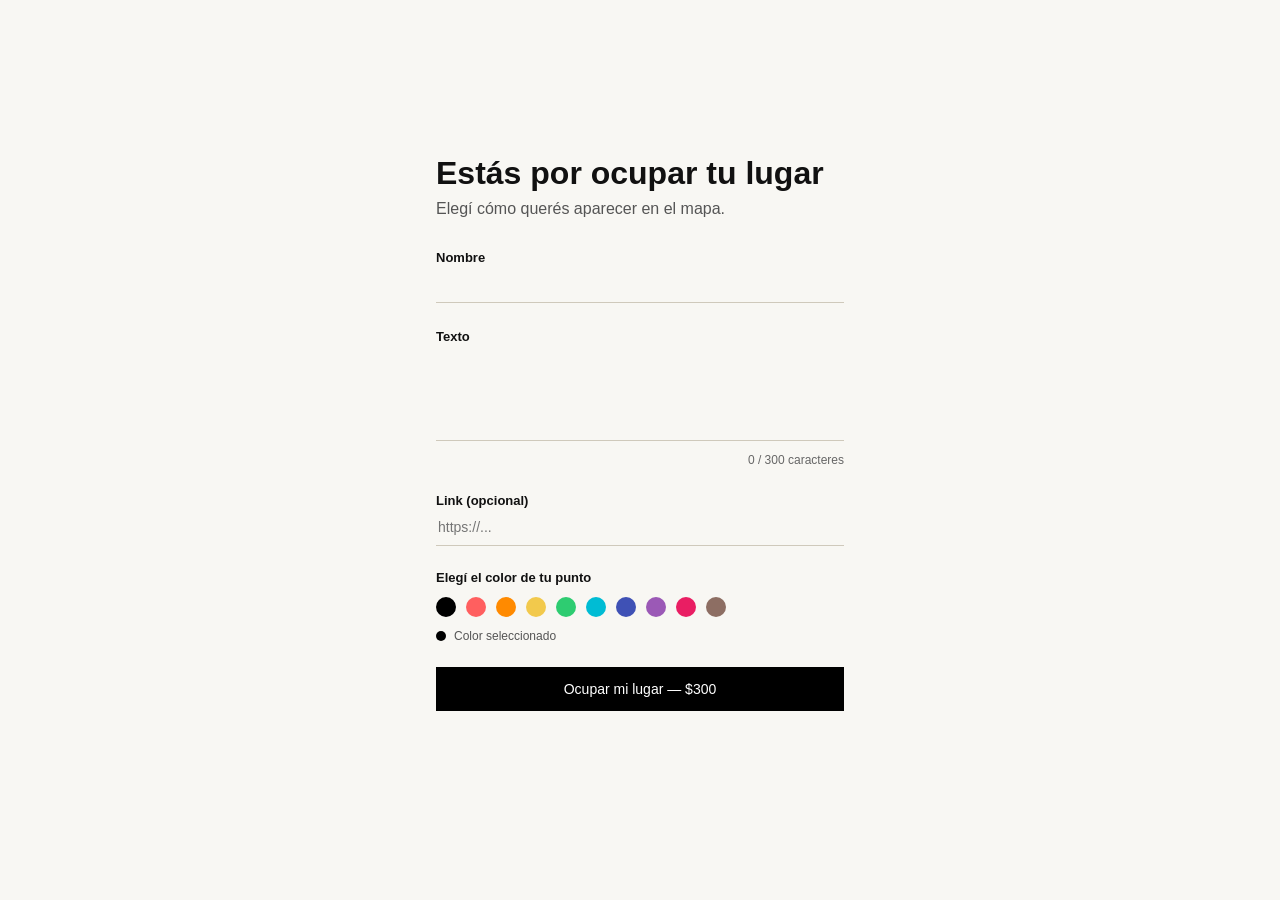
==== form.html @ 4bc85097 "ok" ====
<!DOCTYPE html>
<html lang="es">
<head>
  <meta charset="UTF-8">
  <meta name="viewport" content="width=device-width, initial-scale=1.0">
  <title>Completar datos | Un millón de argentinos</title>
  <style>
    body {
      margin: 0;
      min-height: 100vh;
      display: grid;
      place-items: center;
      background: #f8f7f3;
      font-family: Arial, sans-serif;
      color: #111;
    }

    .card {
      width: min(92vw, 460px);
      background: transparent;
      border: 0;
      padding: 34px 26px;
      box-sizing: border-box;
    }

    h1 {
      margin: 0 0 8px;
      font-size: 32px;
      line-height: 1.05;
      font-weight: 700;
    }

    p {
      margin: 0 0 28px;
      color: #555;
      font-size: 16px;
      line-height: 1.4;
    }

    form {
      display: grid;
      gap: 24px;
    }

    label {
      font-size: 13px;
      font-weight: 600;
    }

    input,
    textarea {
      width: 100%;
      border: 0;
      border-bottom: 1px solid #cfc9bb;
      background: transparent;
      padding: 10px 2px;
      box-sizing: border-box;
      font-size: 14px;
      font-family: inherit;
    }

    input:focus,
    textarea:focus {
      outline: none;
      border-bottom-color: #000;
    }

    textarea {
      min-height: 96px;
      resize: none;
      overflow: hidden;
      line-height: 1.35;
    }

    .contador {
      margin-top: 8px;
      font-size: 12px;
      color: #666;
      text-align: right;
    }

    .color-wrap {
      display: grid;
      gap: 12px;
    }

    .paleta {
      display: flex;
      flex-wrap: wrap;
      gap: 10px;
    }

    .swatch {
      width: 20px;
      height: 20px;
      border-radius: 50%;
      border: 1px solid transparent;
      cursor: pointer;
      padding: 0;
      background: transparent;
    }

    .swatch.selected {
      border: 2px solid #000;
    }

    .preview {
      display: flex;
      align-items: center;
      gap: 8px;
      font-size: 12px;
      color: #555;
    }

    .preview-dot {
      width: 10px;
      height: 10px;
      border-radius: 50%;
      background: #000;
    }

    button {
      border: 0;
      background: #000;
      color: #fff;
      padding: 14px;
      cursor: pointer;
      font-size: 14px;
      width: 100%;
      text-align: center;
    }

    .msg {
      margin-top: 14px;
      font-size: 13px;
      min-height: 18px;
    }

    .ok { color: #0b7f2c; }
    .error { color: #b40e0e; }
  </style>
</head>
<body>
  <main class="card">
    <h1>Estás por ocupar tu lugar</h1>
    <p>Elegí cómo querés aparecer en el mapa.</p>

    <form id="puntoForm" novalidate>
      <div>
        <label for="nombre">Nombre</label>
        <input id="nombre" name="nombre" type="text" maxlength="30" required>
      </div>

      <div>
        <label for="texto">Texto</label>
        <textarea id="texto" name="texto" maxlength="300" required></textarea>
        <div id="contadorTexto" class="contador">0 / 300 caracteres</div>
      </div>

      <div>
        <label for="link">Link (opcional)</label>
        <input id="link" name="link" type="text" placeholder="https://...">
      </div>

      <div class="color-wrap">
        <label>Elegí el color de tu punto</label>
        <div id="paleta" class="paleta" aria-label="Paleta de colores"></div>
        <div class="preview">
          <span id="previewDot" class="preview-dot"></span>
          <span id="previewText">Color seleccionado</span>
        </div>
      </div>

      <button type="submit">Ocupar mi lugar — $300</button>
    </form>

    <div id="msg" class="msg" aria-live="polite"></div>
  </main>

  <script>
    const SUPABASE_URL = "https://yrmzpdbszroiuhyicnwo.supabase.co/rest/v1/mensajes";
    const API_KEY = "eyJhbGciOiJIUzI1NiIsInR5cCI6IkpXVCJ9.eyJpc3MiOiJzdXBhYmFzZSIsInJlZiI6InlybXpwZGJzenJvaXVoeWljbndvIiwicm9sZSI6ImFub24iLCJpYXQiOjE3NzYyMTc4OTUsImV4cCI6MjA5MTc5Mzg5NX0.XC4iOw3VhVHYiUtLEXGYVbKBtWzslfHSZaaaCvB3D88";
    const AUTH_TOKEN = API_KEY;

    const form = document.getElementById("puntoForm");
    const textoInput = document.getElementById("texto");
    const contadorTexto = document.getElementById("contadorTexto");
    const paleta = document.getElementById("paleta");
    const previewDot = document.getElementById("previewDot");
    const msg = document.getElementById("msg");
    const COLORES = ["#000000", "#ff5f5f", "#ff8a00", "#f2c94c", "#2ecc71", "#00bcd4", "#3f51b5", "#9b59b6", "#e91e63", "#8d6e63"];
    let colorSeleccionado = COLORES[0];

    function limpiarHTML(value) {
      return String(value || "").replace(/[<>]/g, "").trim();
    }

    function setMsg(texto, tipo) {
      msg.textContent = texto;
      msg.className = "msg " + (tipo || "");
    }

    function ajustarAltoTextarea() {
      textoInput.style.height = "auto";
      textoInput.style.height = textoInput.scrollHeight + "px";
    }

    function actualizarContador() {
      contadorTexto.textContent = textoInput.value.length + " / 300 caracteres";
    }

    function actualizarPreview() {
      previewDot.style.background = colorSeleccionado;
    }

    function renderPaleta() {
      COLORES.forEach((color, index) => {
        const btn = document.createElement("button");
        btn.type = "button";
        btn.className = "swatch" + (index === 0 ? " selected" : "");
        btn.style.background = color;
        btn.setAttribute("aria-label", "Seleccionar " + color);
        btn.addEventListener("click", () => {
          colorSeleccionado = color;
          paleta.querySelectorAll(".swatch").forEach((item) => item.classList.remove("selected"));
          btn.classList.add("selected");
          actualizarPreview();
        });
        paleta.appendChild(btn);
      });
    }

    textoInput.addEventListener("input", () => {
      ajustarAltoTextarea();
      actualizarContador();
    });

    renderPaleta();
    ajustarAltoTextarea();
    actualizarContador();
    actualizarPreview();

    form.addEventListener("submit", async (event) => {
      event.preventDefault();
      setMsg("", "");

      const nombre = limpiarHTML(form.nombre.value);
      const texto = limpiarHTML(form.texto.value);
      const link = limpiarHTML(form.link.value);
      const color = colorSeleccionado;

      if (!nombre || nombre.length > 30) {
        setMsg("El nombre es obligatorio y debe tener hasta 30 caracteres.", "error");
        return;
      }

      if (!texto || texto.length > 300) {
        setMsg("El texto es obligatorio y debe tener hasta 300 caracteres.", "error");
        return;
      }

      if (link && !link.startsWith("https://")) {
        setMsg("El link debe empezar con https://", "error");
        return;
      }

      const body = { nombre, texto, link, color };

      try {
        const res = await fetch(SUPABASE_URL, {
          method: "POST",
          headers: {
            "Content-Type": "application/json",
            "apikey": API_KEY,
            "Authorization": "Bearer " + AUTH_TOKEN
          },
          body: JSON.stringify(body)
        });

        if (!res.ok) {
          const detalle = await res.text();
          throw new Error("Error " + res.status + " " + detalle);
        }

        setMsg("Listo, ya ocupaste tu lugar", "ok");
        form.reset();
        colorSeleccionado = COLORES[0];
        paleta.querySelectorAll(".swatch").forEach((item, index) => {
          item.classList.toggle("selected", index === 0);
        });
        ajustarAltoTextarea();
        actualizarContador();
        actualizarPreview();

        // Opcional:
        // setTimeout(() => { window.location.href = "index.html"; }, 1500);
      } catch (error) {
        console.error("Error guardando en Supabase:", error.message);
        setMsg("No se pudo guardar. Probá de nuevo.", "error");
      }
    });
  </script>
</body>
</html>
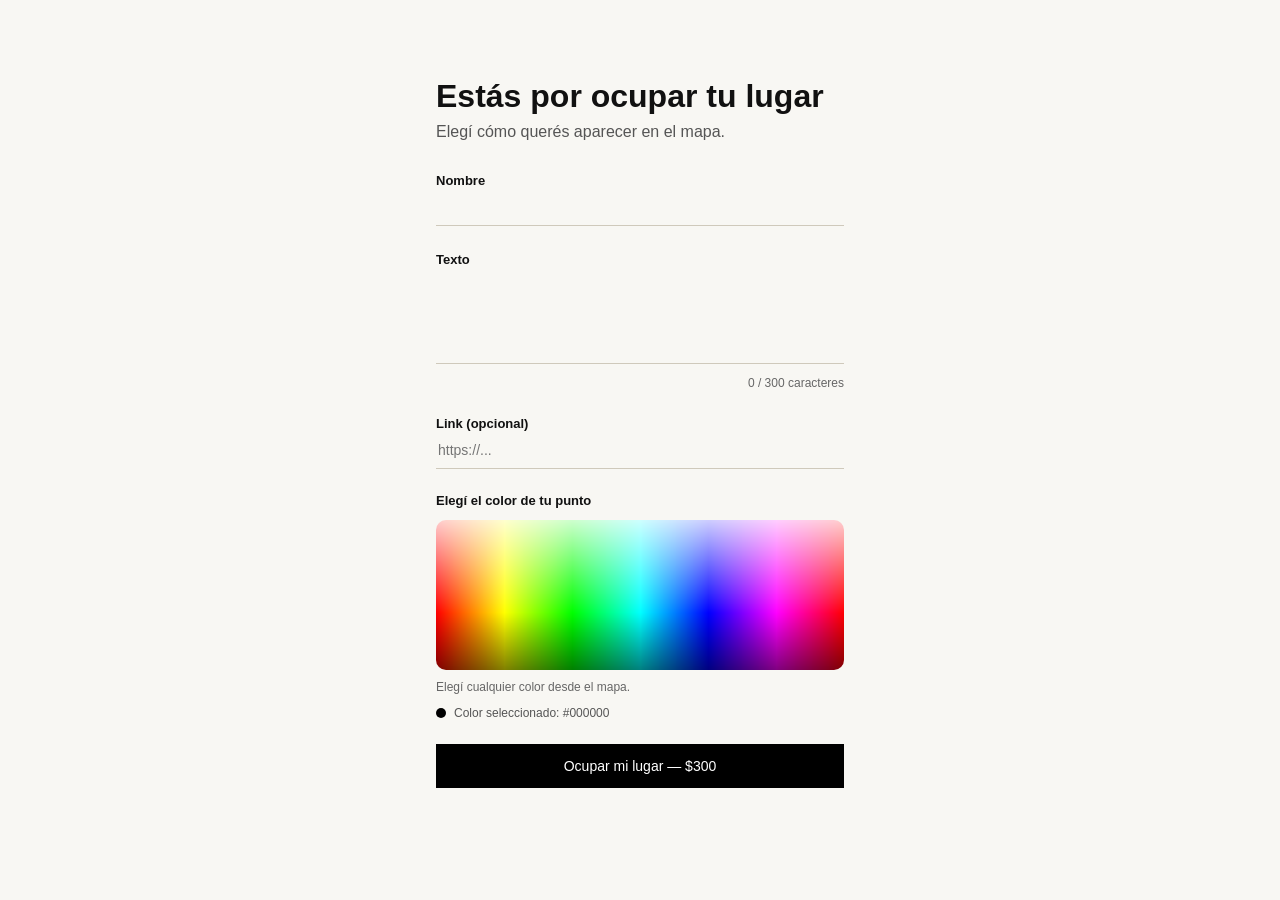
==== commit e016aa32: "ok" ====
--- a/form.html
+++ b/form.html
@@ -85,23 +85,21 @@
     }
 
     .paleta {
-      display: flex;
-      flex-wrap: wrap;
+      display: grid;
       gap: 10px;
     }
 
-    .swatch {
-      width: 20px;
-      height: 20px;
-      border-radius: 50%;
-      border: 1px solid transparent;
+    .mapa-color {
+      width: 100%;
+      height: 150px;
+      border-radius: 10px;
       cursor: pointer;
-      padding: 0;
-      background: transparent;
-    }
-
-    .swatch.selected {
-      border: 2px solid #000;
+      display: block;
+    }
+
+    .mapa-ayuda {
+      font-size: 12px;
+      color: #666;
     }
 
     .preview {
@@ -164,7 +162,10 @@
 
       <div class="color-wrap">
         <label>Elegí el color de tu punto</label>
-        <div id="paleta" class="paleta" aria-label="Paleta de colores"></div>
+        <div class="paleta">
+          <canvas id="mapaColor" class="mapa-color" width="420" height="150" aria-label="Mapa de color"></canvas>
+          <div class="mapa-ayuda">Elegí cualquier color desde el mapa.</div>
+        </div>
         <div class="preview">
           <span id="previewDot" class="preview-dot"></span>
           <span id="previewText">Color seleccionado</span>
@@ -185,11 +186,12 @@
     const form = document.getElementById("puntoForm");
     const textoInput = document.getElementById("texto");
     const contadorTexto = document.getElementById("contadorTexto");
-    const paleta = document.getElementById("paleta");
+    const mapaColor = document.getElementById("mapaColor");
+    const ctxMapaColor = mapaColor.getContext("2d");
     const previewDot = document.getElementById("previewDot");
+    const previewText = document.getElementById("previewText");
     const msg = document.getElementById("msg");
-    const COLORES = ["#000000", "#ff5f5f", "#ff8a00", "#f2c94c", "#2ecc71", "#00bcd4", "#3f51b5", "#9b59b6", "#e91e63", "#8d6e63"];
-    let colorSeleccionado = COLORES[0];
+    let colorSeleccionado = "#000000";
 
     function limpiarHTML(value) {
       return String(value || "").replace(/[<>]/g, "").trim();
@@ -211,23 +213,54 @@
 
     function actualizarPreview() {
       previewDot.style.background = colorSeleccionado;
-    }
-
-    function renderPaleta() {
-      COLORES.forEach((color, index) => {
-        const btn = document.createElement("button");
-        btn.type = "button";
-        btn.className = "swatch" + (index === 0 ? " selected" : "");
-        btn.style.background = color;
-        btn.setAttribute("aria-label", "Seleccionar " + color);
-        btn.addEventListener("click", () => {
-          colorSeleccionado = color;
-          paleta.querySelectorAll(".swatch").forEach((item) => item.classList.remove("selected"));
-          btn.classList.add("selected");
-          actualizarPreview();
-        });
-        paleta.appendChild(btn);
-      });
+      previewText.textContent = "Color seleccionado: " + colorSeleccionado;
+    }
+
+    function hslAHex(h, s, l) {
+      l /= 100;
+      const a = s * Math.min(l, 1 - l) / 100;
+      const fn = (n) => {
+        const k = (n + h / 30) % 12;
+        const color = l - a * Math.max(Math.min(k - 3, 9 - k, 1), -1);
+        return Math.round(255 * color).toString(16).padStart(2, "0");
+      };
+      return `#${fn(0)}${fn(8)}${fn(4)}`;
+    }
+
+    function dibujarMapaColor() {
+      const width = mapaColor.width;
+      const height = mapaColor.height;
+      const image = ctxMapaColor.createImageData(width, height);
+
+      for (let y = 0; y < height; y++) {
+        for (let x = 0; x < width; x++) {
+          const h = (x / width) * 360;
+          const s = 100;
+          const l = 90 - (y / height) * 65;
+          const hex = hslAHex(h, s, l);
+          const r = parseInt(hex.slice(1, 3), 16);
+          const g = parseInt(hex.slice(3, 5), 16);
+          const b = parseInt(hex.slice(5, 7), 16);
+          const idx = (y * width + x) * 4;
+          image.data[idx] = r;
+          image.data[idx + 1] = g;
+          image.data[idx + 2] = b;
+          image.data[idx + 3] = 255;
+        }
+      }
+
+      ctxMapaColor.putImageData(image, 0, 0);
+    }
+
+    function seleccionarColorDesdeMapa(event) {
+      const rect = mapaColor.getBoundingClientRect();
+      const scaleX = mapaColor.width / rect.width;
+      const scaleY = mapaColor.height / rect.height;
+      const x = Math.max(0, Math.min(mapaColor.width - 1, Math.floor((event.clientX - rect.left) * scaleX)));
+      const y = Math.max(0, Math.min(mapaColor.height - 1, Math.floor((event.clientY - rect.top) * scaleY)));
+      const pixel = ctxMapaColor.getImageData(x, y, 1, 1).data;
+      colorSeleccionado = "#" + [pixel[0], pixel[1], pixel[2]].map((v) => v.toString(16).padStart(2, "0")).join("");
+      actualizarPreview();
     }
 
     textoInput.addEventListener("input", () => {
@@ -235,7 +268,17 @@
       actualizarContador();
     });
 
-    renderPaleta();
+    dibujarMapaColor();
+    let pintandoColor = false;
+    mapaColor.addEventListener("pointerdown", (event) => {
+      pintandoColor = true;
+      seleccionarColorDesdeMapa(event);
+    });
+    mapaColor.addEventListener("pointermove", (event) => {
+      if (!pintandoColor) return;
+      seleccionarColorDesdeMapa(event);
+    });
+    window.addEventListener("pointerup", () => { pintandoColor = false; });
     ajustarAltoTextarea();
     actualizarContador();
     actualizarPreview();
@@ -284,10 +327,7 @@
 
         setMsg("Listo, ya ocupaste tu lugar", "ok");
         form.reset();
-        colorSeleccionado = COLORES[0];
-        paleta.querySelectorAll(".swatch").forEach((item, index) => {
-          item.classList.toggle("selected", index === 0);
-        });
+        colorSeleccionado = "#000000";
         ajustarAltoTextarea();
         actualizarContador();
         actualizarPreview();
